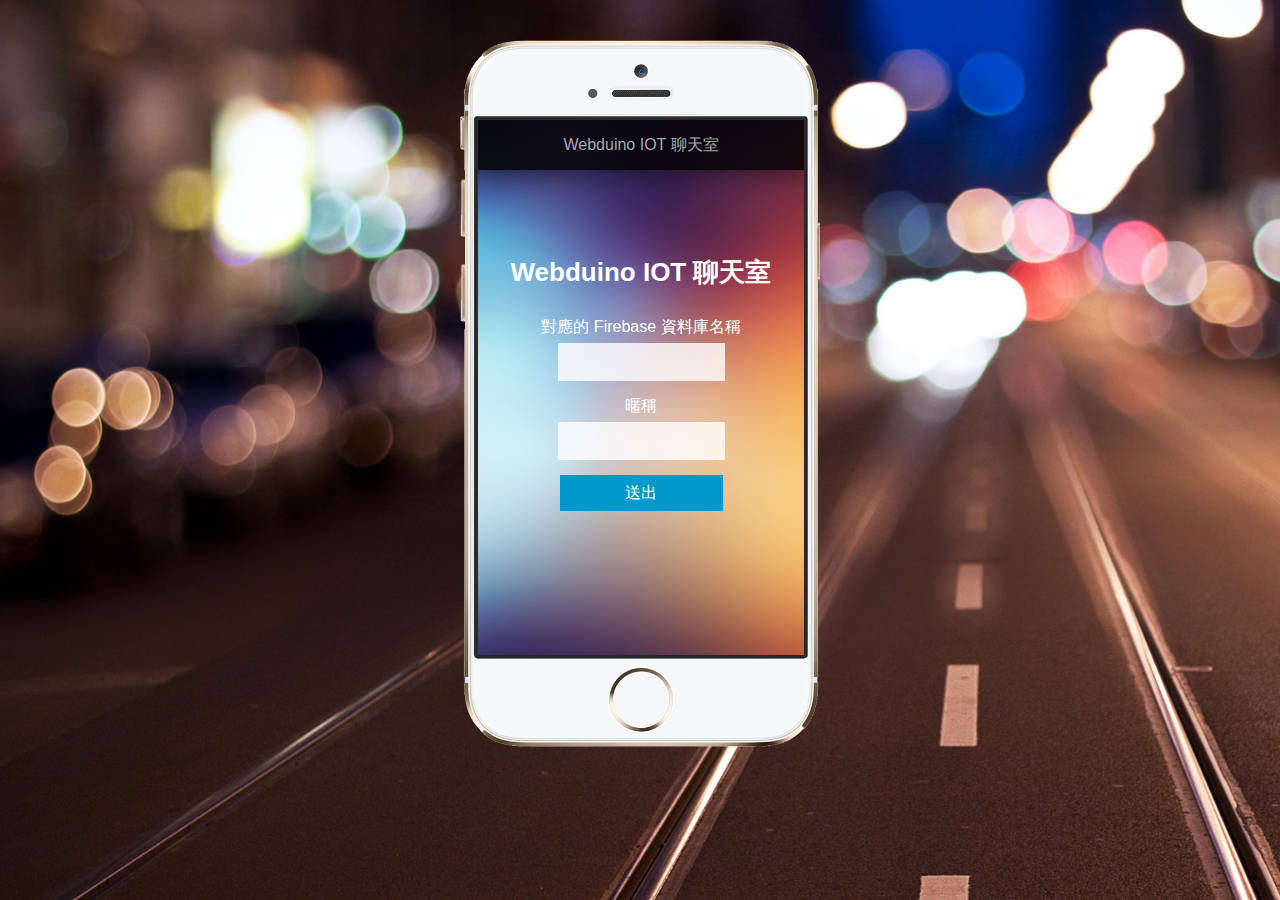
==== iphone.html @ bb0db5e2 "add iphone demo page" ====
<!DOCTYPE html>
<html lang="en">
<head>
	<meta charset="UTF-8">
	<title>webduino-iphone-im</title>
	<style>
		body{
			background-image:url(bg-street.jpg);
			background-size:cover;
 		  background-attachment: fixed;
		}
		#iphone{
			position:relative;
			width:360px;
			height:707px;
			background-image:url(iphone6.png);
			background-size:cover;
			margin:40px auto 0;
		}
		#iphone iframe{
			border:none;
			position:absolute;
			top:80px;
			left:18px;
			height:535px;
			width:326px;
		}
	</style>
</head>
<body>
	<div id="iphone">
		<iframe src="index.html"></iframe>
	</div>
</body>
</html>
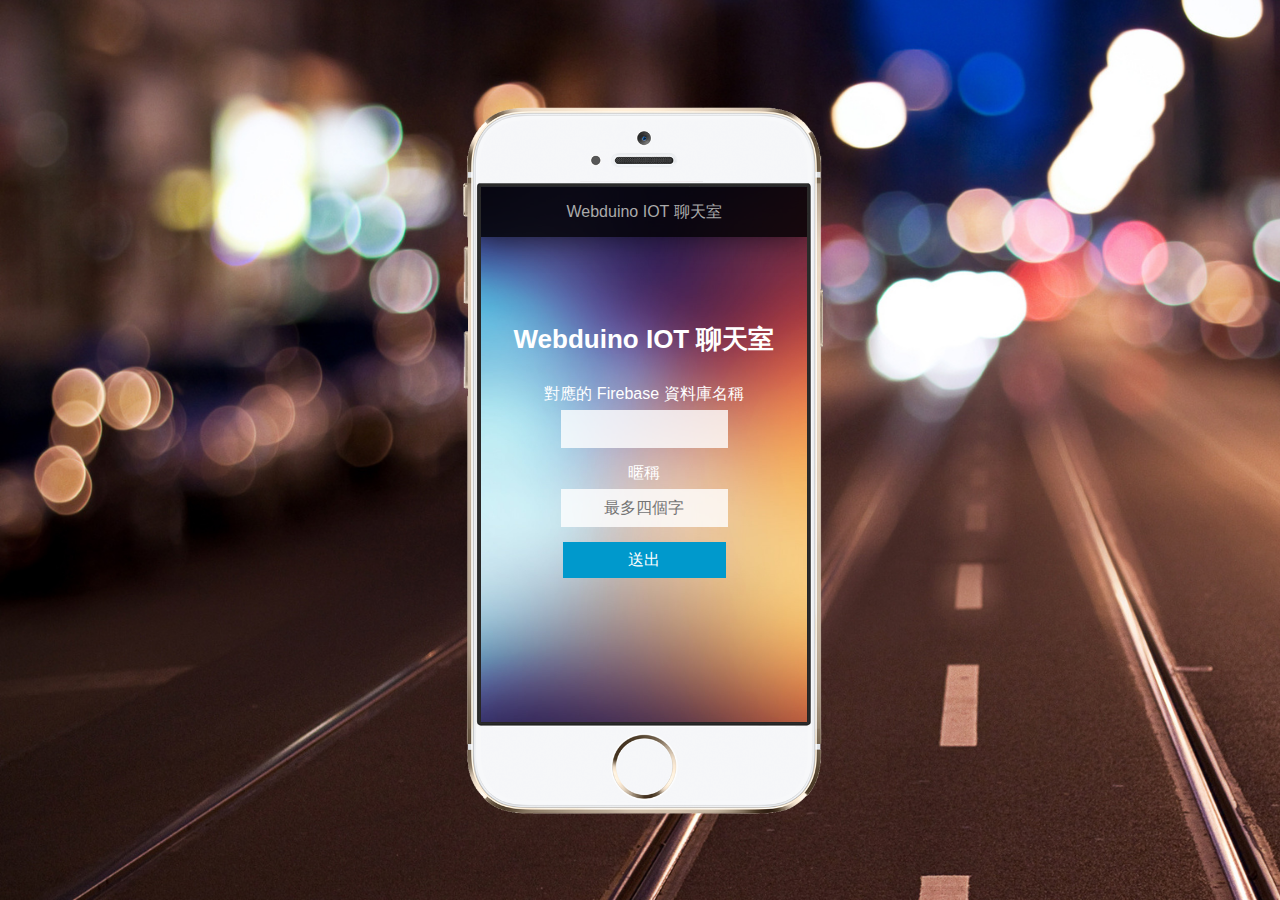
==== commit 634947b8: "edit style" ====
--- a/iphone.html
+++ b/iphone.html
@@ -4,26 +4,41 @@
 	<meta charset="UTF-8">
 	<title>webduino-iphone-im</title>
 	<style>
+		body, html{
+			height:100%;
+			margin:0;
+			padding:0;
+		}
 		body{
 			background-image:url(bg-street.jpg);
 			background-size:cover;
  		  background-attachment: fixed;
+ 		  text-align: center;
+		}
+		body:before{
+			content:'';
+			width:1px;
+			height:100%;
+			display:inline-block;
+			vertical-align: middle;
 		}
 		#iphone{
+			display:inline-block;
 			position:relative;
 			width:360px;
 			height:707px;
 			background-image:url(iphone6.png);
 			background-size:cover;
-			margin:40px auto 0;
+			margin:20px auto 0;
+			vertical-align: middle;
 		}
 		#iphone iframe{
-			border:none;
 			position:absolute;
 			top:80px;
 			left:18px;
 			height:535px;
 			width:326px;
+			border:none;
 		}
 	</style>
 </head>
